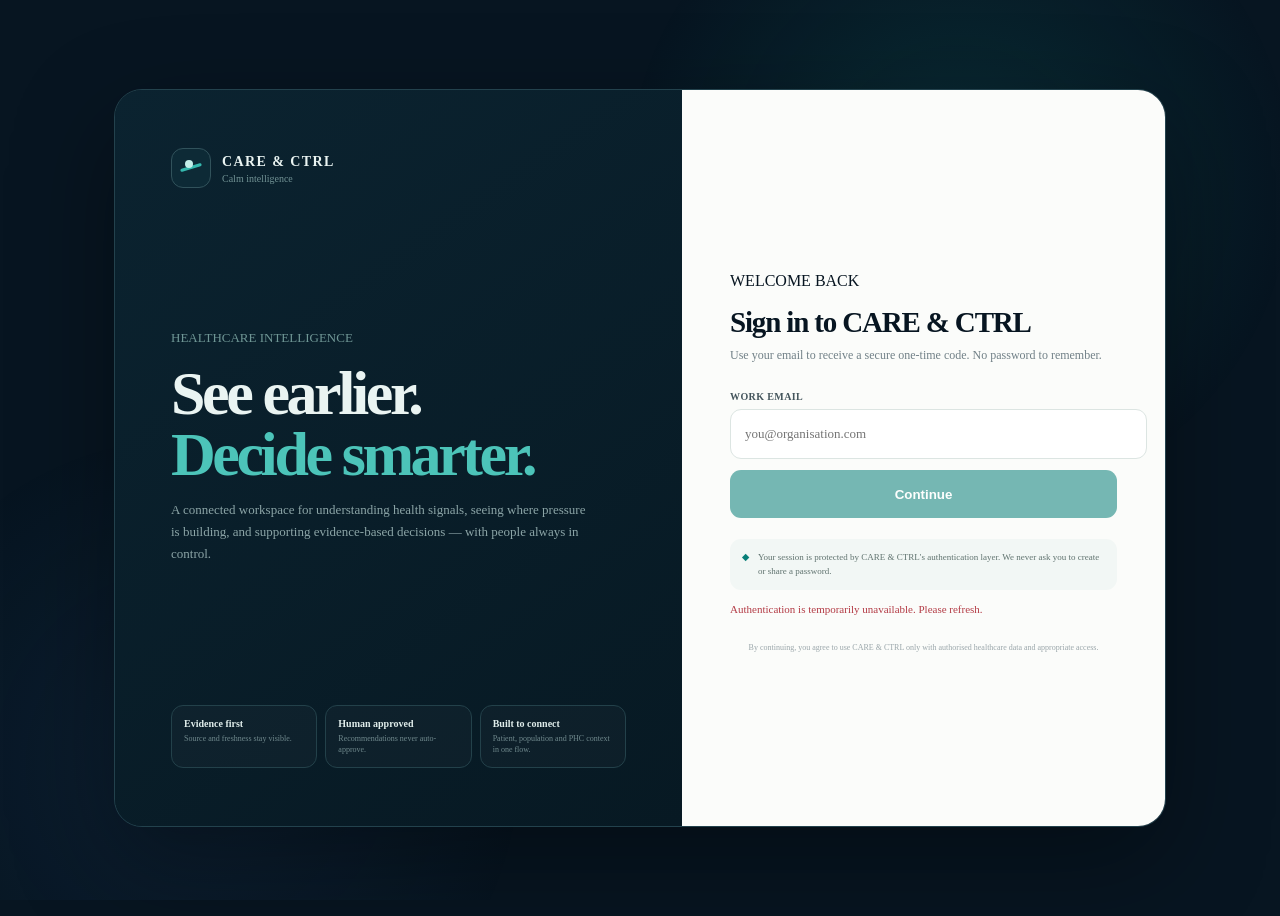
==== public/login.html @ 74852f6b "Make CARE & CTRL authentication work like a professional product from the first sign-in screen throu" ====
<!doctype html>
<html lang="en">
<head>
<meta charset="utf-8">
<meta name="viewport" content="width=device-width,initial-scale=1">
<meta name="robots" content="noindex,nofollow">
<title>Sign in · CARE & CTRL</title>
<link rel="stylesheet" href="/theme.css">
<style>
body{min-height:100vh;background:#071521;display:grid;place-items:center;color:#eaf4f2;overflow:hidden}
.auth-bg{position:fixed;inset:0;pointer-events:none;background:radial-gradient(circle at 75% 20%,rgba(18,163,152,.16),transparent 28%),radial-gradient(circle at 15% 85%,rgba(53,104,168,.12),transparent 25%)}
.auth-wrap{position:relative;width:min(1050px,92vw);display:grid;grid-template-columns:1.08fr .92fr;border:1px solid #23424d;border-radius:28px;overflow:hidden;background:rgba(10,29,41,.92);box-shadow:0 35px 100px rgba(0,0,0,.35)}
.auth-story{padding:58px 56px;min-height:620px;display:flex;flex-direction:column;justify-content:space-between;background:linear-gradient(145deg,#0b2330,#071923)}
.auth-brand{display:flex;align-items:center;gap:11px}.auth-brand strong{font-size:14px;letter-spacing:.1em}.auth-brand small{display:block;color:#719294;font-size:10px;margin-top:3px}.mark{width:38px;height:38px;border:1px solid #31525b;border-radius:12px;position:relative;background:#0d2a36}.mark:before{content:"";position:absolute;left:8px;right:8px;top:17px;height:3px;border-radius:4px;background:#35b8ae;transform:rotate(-17deg)}.mark:after{content:"";position:absolute;width:8px;height:8px;border-radius:50%;left:13px;top:11px;background:#c3eee9}.story-copy{max-width:470px}.story-copy .eyebrow{color:#6f9695}.story-copy h1{font-size:clamp(38px,5vw,62px);line-height:.98;letter-spacing:-.055em;margin:14px 0}.story-copy h1 em{font-style:normal;color:#4cc4b9}.story-copy p{color:#8ca5a7;line-height:1.7;font-size:13px;max-width:420px}.principles{display:grid;grid-template-columns:repeat(3,1fr);gap:8px}.principles div{border:1px solid #23414a;border-radius:12px;padding:12px;background:rgba(255,255,255,.025)}.principles b{display:block;font-size:10px;color:#e0edeb}.principles span{display:block;font-size:8px;color:#70898d;margin-top:4px;line-height:1.4}.auth-card{background:#fbfcfa;color:#071521;padding:54px 48px;display:flex;flex-direction:column;justify-content:center}.auth-card h2{font-size:29px;letter-spacing:-.04em;margin:0 0 7px}.auth-card .lead{font-size:12px;color:#718087;line-height:1.6;margin:0 0 26px}.field label{display:block;font-size:10px;font-weight:800;letter-spacing:.04em;margin-bottom:7px;color:#44555c}.field input{width:100%;height:48px;border:1px solid #dce5e2;border-radius:11px;padding:0 14px;font:inherit;font-size:13px;outline:0;background:#fff}.field input:focus{border-color:#41aaa2;box-shadow:0 0 0 4px rgba(65,170,162,.1)}.primary{width:100%;height:48px;border:0;border-radius:11px;background:#087f78;color:#fff;font-weight:750;cursor:pointer;margin-top:11px}.primary:hover{background:#076e68}.primary:disabled{opacity:.55;cursor:not-allowed}.secondary{width:100%;height:42px;border:1px solid #dce5e2;border-radius:10px;background:#fff;color:#5e7077;font-weight:650;cursor:pointer;margin-top:8px}.security-note{display:flex;gap:9px;align-items:flex-start;margin-top:21px;padding:12px;border-radius:11px;background:#f2f7f5;color:#60736f;font-size:9px;line-height:1.5}.shield{color:#087f78;font-weight:900}.msg{min-height:18px;margin:13px 0 0;font-size:11px;color:#708086}.msg.err{color:#b33b45}.hidden{display:none!important}.passkey-box{margin-top:18px;padding:16px;border:1px solid #d8e9e5;border-radius:13px;background:#f4faf8}.passkey-box b{font-size:11px}.passkey-box p{font-size:9px;color:#728288;line-height:1.5;margin:5px 0 10px}.legal{font-size:8px;color:#9aa6aa;text-align:center;margin-top:22px}@media(max-width:780px){.auth-wrap{grid-template-columns:1fr}.auth-story{display:none}.auth-card{padding:40px 25px}.auth-wrap{width:min(440px,92vw)}}
</style>
</head>
<body>
<div class="auth-bg"></div>
<div class="auth-wrap">
<section class="auth-story">
<div class="auth-brand"><div class="mark"></div><div><strong>CARE & CTRL</strong><small>Calm intelligence</small></div></div>
<div class="story-copy">
<p class="eyebrow">HEALTHCARE INTELLIGENCE</p>
<h1>See earlier.<br><em>Decide smarter.</em></h1>
<p>A connected workspace for understanding health signals, seeing where pressure is building, and supporting evidence-based decisions — with people always in control.</p>
</div>
<div class="principles"><div><b>Evidence first</b><span>Source and freshness stay visible.</span></div><div><b>Human approved</b><span>Recommendations never auto-approve.</span></div><div><b>Built to connect</b><span>Patient, population and PHC context in one flow.</span></div></div>
</section>
<section class="auth-card">
<p class="eyebrow">WELCOME BACK</p>
<h2>Sign in to CARE & CTRL</h2>
<p class="lead" id="lead">Use your email to receive a secure one-time code. No password to remember.</p>
<form id="form">
<div class="field" id="emailField"><label for="email">WORK EMAIL</label><input id="email" type="email" autocomplete="username webauthn" placeholder="you@organisation.com" required></div>
<div class="field hidden" id="codeField"><label for="code">VERIFICATION CODE</label><input id="code" type="text" inputmode="numeric" autocomplete="one-time-code" maxlength="6" placeholder="Enter 6-digit code"></div>
<button class="primary" id="submit" type="submit">Continue</button>
<button class="secondary hidden" id="back" type="button">Use a different email</button>
</form>
<div class="passkey-box hidden" id="passkeyBox"><b>Use a passkey next time</b><p>Sign in faster with your fingerprint, face, or device screen lock.</p><button class="secondary" id="passkeyAdd" type="button">Add passkey</button><button class="secondary" id="passkeySkip" type="button">Not now</button></div>
<div class="security-note"><span class="shield">◆</span><span>Your session is protected by CARE & CTRL's authentication layer. We never ask you to create or share a password.</span></div>
<p class="msg" id="msg" role="status" aria-live="polite"></p>
<p class="legal">By continuing, you agree to use CARE & CTRL only with authorised healthcare data and appropriate access.</p>
</section>
</div>
<script>
(function(){
const A=window.hatchable?.auth,$=id=>document.getElementById(id);let step="email",hasPasskey=false;
const next=(()=>{const n=new URLSearchParams(location.search).get("next")||"/";return n.startsWith("/")&&!n.startsWith("//")?n:"/"})();
function msg(t,e=false){$("msg").textContent=t||"";$("msg").className="msg"+(e?" err":"")}
function go(){location.replace(next)}
if(!A){msg("Authentication is temporarily unavailable. Please refresh.",true);$("submit").disabled=true;return}
A.getSession().then(s=>{if(s?.user)go()}).catch(()=>{});
if(A.attachPasskeyAutofill)A.attachPasskeyAutofill($("email")).then(r=>{if(r?.user)go()}).catch(()=>{});
$("back").onclick=()=>{step="email";$("emailField").classList.remove("hidden");$("codeField").classList.add("hidden");$("back").classList.add("hidden");$("submit").textContent="Continue";$("lead").textContent="Use your email to receive a secure one-time code. No password to remember.";msg("");$("email").focus()};
$("form").onsubmit=async e=>{
e.preventDefault();$("submit").disabled=true;msg("");
try{
if(step==="email"){
const email=$("email").value.trim();if(!email)throw Error("Enter your email address.");
const r=await A.startLogin({email});hasPasskey=!!r?.has_passkey;
if(hasPasskey&&A.supportsPasskeys?.()){try{const d=await A.signInWithPasskey({email});if(d?.user){go();return}}catch{}}
step="code";$("emailField").classList.add("hidden");$("codeField").classList.remove("hidden");$("back").classList.remove("hidden");$("submit").textContent="Sign in";$("lead").textContent="Enter the 6-digit code sent to "+email+".";msg("Code sent. Check your email.");$("code").focus();
}else{
const d=await A.verifyCode({email:$("email").value.trim(),code:$("code").value.trim()});if(!d?.user)throw Error("That code could not be verified.");
if(!hasPasskey&&!localStorage.getItem("passkey_offer_declined")&&A.supportsPasskeys?.()){ $("form").classList.add("hidden");$("passkeyBox").classList.remove("hidden");$("passkeyAdd").focus(); }else go();
}
}catch(err){msg(err?.status===429?"Too many attempts. Please wait a moment.":(err?.message||"Something went wrong. Please try again."),true)}
finally{$("submit").disabled=false}
};
$("passkeyAdd").onclick=async()=>{try{await A.registerPasskey();go()}catch(e){msg(e?.message||"Passkey setup was cancelled. You can continue without it.",true)}};
$("passkeySkip").onclick=()=>{localStorage.setItem("passkey_offer_declined","1");go()};
$("email").focus();
})();
</script>
</body>
</html>
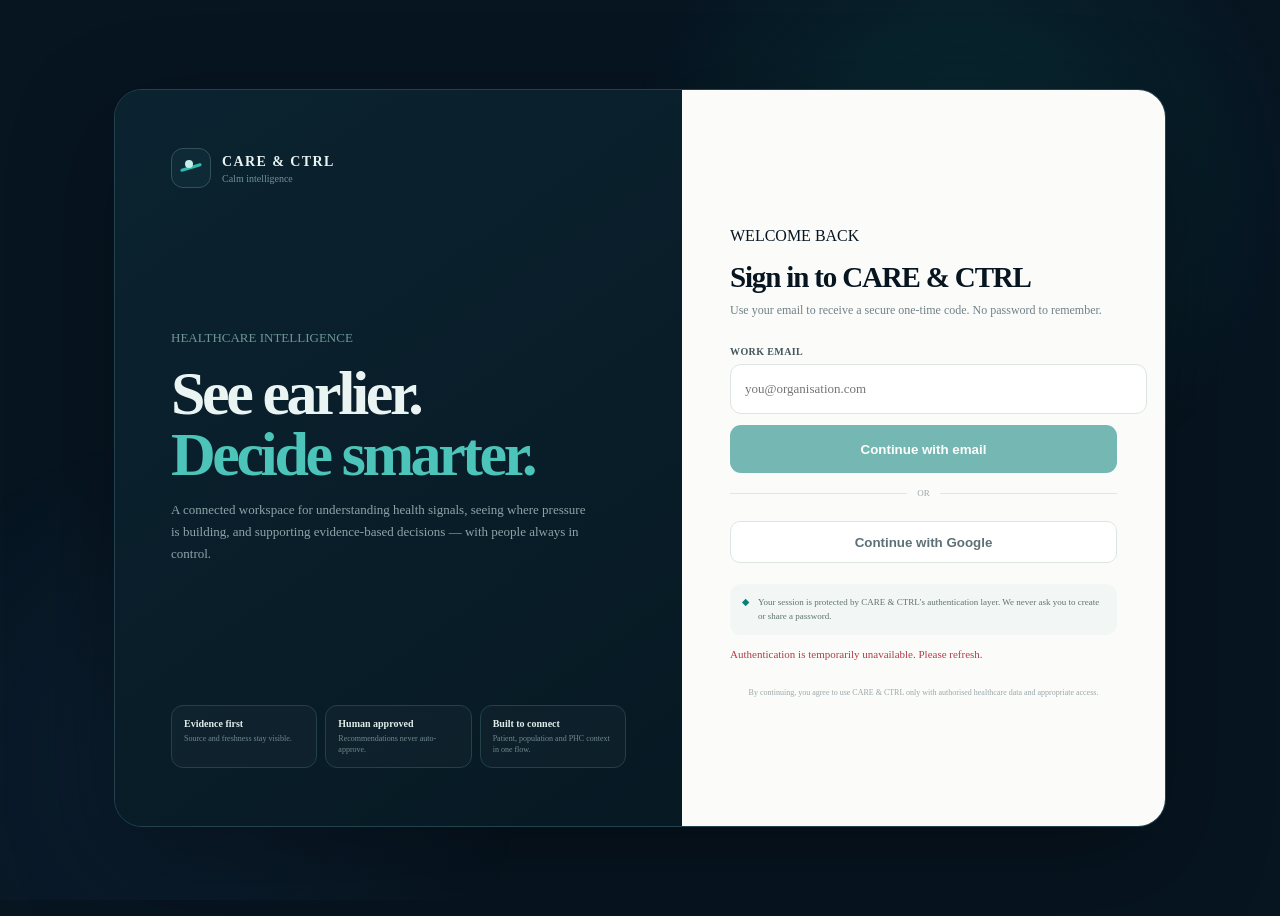
==== commit da84f8a0: "Add everything we discussed: make CARE & CTRL professional, interesting and understandable; add anim" ====
--- a/public/login.html
+++ b/public/login.html
@@ -33,7 +33,7 @@
 <form id="form">
 <div class="field" id="emailField"><label for="email">WORK EMAIL</label><input id="email" type="email" autocomplete="username webauthn" placeholder="you@organisation.com" required></div>
 <div class="field hidden" id="codeField"><label for="code">VERIFICATION CODE</label><input id="code" type="text" inputmode="numeric" autocomplete="one-time-code" maxlength="6" placeholder="Enter 6-digit code"></div>
-<button class="primary" id="submit" type="submit">Continue</button>
+<button class="primary" id="submit" type="submit">Continue with email</button><div style="display:flex;align-items:center;gap:10px;margin:15px 0;color:#9aa6aa;font-size:9px"><span style="height:1px;background:#e1e7e5;flex:1"></span>OR<span style="height:1px;background:#e1e7e5;flex:1"></span></div><button class="secondary" id="googleBtn" type="button">Continue with Google</button>
 <button class="secondary hidden" id="back" type="button">Use a different email</button>
 </form>
 <div class="passkey-box hidden" id="passkeyBox"><b>Use a passkey next time</b><p>Sign in faster with your fingerprint, face, or device screen lock.</p><button class="secondary" id="passkeyAdd" type="button">Add passkey</button><button class="secondary" id="passkeySkip" type="button">Not now</button></div>
@@ -69,7 +69,7 @@
 };
 $("passkeyAdd").onclick=async()=>{try{await A.registerPasskey();go()}catch(e){msg(e?.message||"Passkey setup was cancelled. You can continue without it.",true)}};
 $("passkeySkip").onclick=()=>{localStorage.setItem("passkey_offer_declined","1");go()};
-$("email").focus();
+$("googleBtn").onclick=async()=>{msg("");$("googleBtn").disabled=true;try{if(A.signInWithGoogle){const d=await A.signInWithGoogle();if(d?.user)go();else msg("Google sign-in could not be completed.",true)}else if(A.startLogin){const d=await A.startLogin({provider:"google"});if(d?.url)location.href=d.url;else msg("Google sign-in is enabled in the project, but its OAuth setup still needs to be completed by the project owner.",true)}else msg("Google sign-in is not available in this authentication configuration yet.",true)}catch(e){msg(e?.message||"Google sign-in could not be completed.",true)}finally{$("googleBtn").disabled=false}};$("email").focus();
 })();
 </script>
 </body>
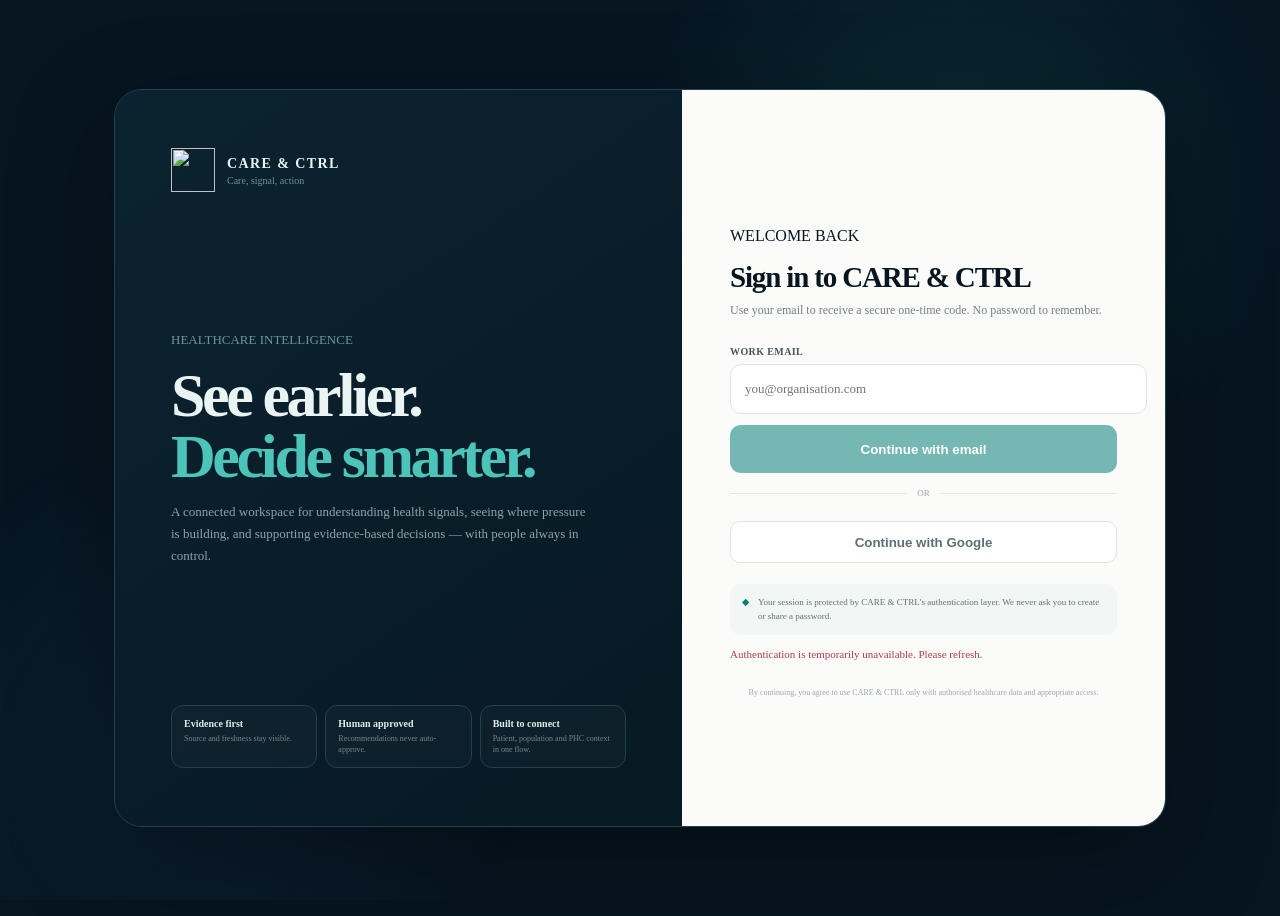
==== commit 9034ce03: "Make CARE & CTRL genuinely production-like: fix the Google-auth experience, improve the typography/l" ====
--- a/public/login.html
+++ b/public/login.html
@@ -11,14 +11,14 @@
 .auth-bg{position:fixed;inset:0;pointer-events:none;background:radial-gradient(circle at 75% 20%,rgba(18,163,152,.16),transparent 28%),radial-gradient(circle at 15% 85%,rgba(53,104,168,.12),transparent 25%)}
 .auth-wrap{position:relative;width:min(1050px,92vw);display:grid;grid-template-columns:1.08fr .92fr;border:1px solid #23424d;border-radius:28px;overflow:hidden;background:rgba(10,29,41,.92);box-shadow:0 35px 100px rgba(0,0,0,.35)}
 .auth-story{padding:58px 56px;min-height:620px;display:flex;flex-direction:column;justify-content:space-between;background:linear-gradient(145deg,#0b2330,#071923)}
-.auth-brand{display:flex;align-items:center;gap:11px}.auth-brand strong{font-size:14px;letter-spacing:.1em}.auth-brand small{display:block;color:#719294;font-size:10px;margin-top:3px}.mark{width:38px;height:38px;border:1px solid #31525b;border-radius:12px;position:relative;background:#0d2a36}.mark:before{content:"";position:absolute;left:8px;right:8px;top:17px;height:3px;border-radius:4px;background:#35b8ae;transform:rotate(-17deg)}.mark:after{content:"";position:absolute;width:8px;height:8px;border-radius:50%;left:13px;top:11px;background:#c3eee9}.story-copy{max-width:470px}.story-copy .eyebrow{color:#6f9695}.story-copy h1{font-size:clamp(38px,5vw,62px);line-height:.98;letter-spacing:-.055em;margin:14px 0}.story-copy h1 em{font-style:normal;color:#4cc4b9}.story-copy p{color:#8ca5a7;line-height:1.7;font-size:13px;max-width:420px}.principles{display:grid;grid-template-columns:repeat(3,1fr);gap:8px}.principles div{border:1px solid #23414a;border-radius:12px;padding:12px;background:rgba(255,255,255,.025)}.principles b{display:block;font-size:10px;color:#e0edeb}.principles span{display:block;font-size:8px;color:#70898d;margin-top:4px;line-height:1.4}.auth-card{background:#fbfcfa;color:#071521;padding:54px 48px;display:flex;flex-direction:column;justify-content:center}.auth-card h2{font-size:29px;letter-spacing:-.04em;margin:0 0 7px}.auth-card .lead{font-size:12px;color:#718087;line-height:1.6;margin:0 0 26px}.field label{display:block;font-size:10px;font-weight:800;letter-spacing:.04em;margin-bottom:7px;color:#44555c}.field input{width:100%;height:48px;border:1px solid #dce5e2;border-radius:11px;padding:0 14px;font:inherit;font-size:13px;outline:0;background:#fff}.field input:focus{border-color:#41aaa2;box-shadow:0 0 0 4px rgba(65,170,162,.1)}.primary{width:100%;height:48px;border:0;border-radius:11px;background:#087f78;color:#fff;font-weight:750;cursor:pointer;margin-top:11px}.primary:hover{background:#076e68}.primary:disabled{opacity:.55;cursor:not-allowed}.secondary{width:100%;height:42px;border:1px solid #dce5e2;border-radius:10px;background:#fff;color:#5e7077;font-weight:650;cursor:pointer;margin-top:8px}.security-note{display:flex;gap:9px;align-items:flex-start;margin-top:21px;padding:12px;border-radius:11px;background:#f2f7f5;color:#60736f;font-size:9px;line-height:1.5}.shield{color:#087f78;font-weight:900}.msg{min-height:18px;margin:13px 0 0;font-size:11px;color:#708086}.msg.err{color:#b33b45}.hidden{display:none!important}.passkey-box{margin-top:18px;padding:16px;border:1px solid #d8e9e5;border-radius:13px;background:#f4faf8}.passkey-box b{font-size:11px}.passkey-box p{font-size:9px;color:#728288;line-height:1.5;margin:5px 0 10px}.legal{font-size:8px;color:#9aa6aa;text-align:center;margin-top:22px}@media(max-width:780px){.auth-wrap{grid-template-columns:1fr}.auth-story{display:none}.auth-card{padding:40px 25px}.auth-wrap{width:min(440px,92vw)}}
+.auth-brand{display:flex;align-items:center;gap:12px}.auth-brand strong{font-size:14px;letter-spacing:.1em}.auth-brand small{display:block;color:#719294;font-size:10px;margin-top:3px}.mark{display:none}.auth-logo{width:44px;height:44px;display:block}.story-copy{max-width:470px}.story-copy .eyebrow{color:#6f9695}.story-copy h1{font-size:clamp(38px,5vw,62px);line-height:.98;letter-spacing:-.055em;margin:14px 0}.story-copy h1 em{font-style:normal;color:#4cc4b9}.story-copy p{color:#8ca5a7;line-height:1.7;font-size:13px;max-width:420px}.principles{display:grid;grid-template-columns:repeat(3,1fr);gap:8px}.principles div{border:1px solid #23414a;border-radius:12px;padding:12px;background:rgba(255,255,255,.025)}.principles b{display:block;font-size:10px;color:#e0edeb}.principles span{display:block;font-size:8px;color:#70898d;margin-top:4px;line-height:1.4}.auth-card{background:#fbfcfa;color:#071521;padding:54px 48px;display:flex;flex-direction:column;justify-content:center}.auth-card h2{font-size:29px;letter-spacing:-.04em;margin:0 0 7px}.auth-card .lead{font-size:12px;color:#718087;line-height:1.6;margin:0 0 26px}.field label{display:block;font-size:10px;font-weight:800;letter-spacing:.04em;margin-bottom:7px;color:#44555c}.field input{width:100%;height:48px;border:1px solid #dce5e2;border-radius:11px;padding:0 14px;font:inherit;font-size:13px;outline:0;background:#fff}.field input:focus{border-color:#41aaa2;box-shadow:0 0 0 4px rgba(65,170,162,.1)}.primary{width:100%;height:48px;border:0;border-radius:11px;background:#087f78;color:#fff;font-weight:750;cursor:pointer;margin-top:11px}.primary:hover{background:#076e68}.primary:disabled{opacity:.55;cursor:not-allowed}.secondary{width:100%;height:42px;border:1px solid #dce5e2;border-radius:10px;background:#fff;color:#5e7077;font-weight:650;cursor:pointer;margin-top:8px}.security-note{display:flex;gap:9px;align-items:flex-start;margin-top:21px;padding:12px;border-radius:11px;background:#f2f7f5;color:#60736f;font-size:9px;line-height:1.5}.shield{color:#087f78;font-weight:900}.msg{min-height:18px;margin:13px 0 0;font-size:11px;color:#708086}.msg.err{color:#b33b45}.hidden{display:none!important}.passkey-box{margin-top:18px;padding:16px;border:1px solid #d8e9e5;border-radius:13px;background:#f4faf8}.passkey-box b{font-size:11px}.passkey-box p{font-size:9px;color:#728288;line-height:1.5;margin:5px 0 10px}.legal{font-size:8px;color:#9aa6aa;text-align:center;margin-top:22px}@media(max-width:780px){.auth-wrap{grid-template-columns:1fr}.auth-story{display:none}.auth-card{padding:40px 25px}.auth-wrap{width:min(440px,92vw)}}
 </style>
 </head>
 <body>
 <div class="auth-bg"></div>
 <div class="auth-wrap">
 <section class="auth-story">
-<div class="auth-brand"><div class="mark"></div><div><strong>CARE & CTRL</strong><small>Calm intelligence</small></div></div>
+<div class="auth-brand"><img class="auth-logo" src="/logo.svg" alt=""><div><strong>CARE & CTRL</strong><small>Care, signal, action</small></div></div>
 <div class="story-copy">
 <p class="eyebrow">HEALTHCARE INTELLIGENCE</p>
 <h1>See earlier.<br><em>Decide smarter.</em></h1>
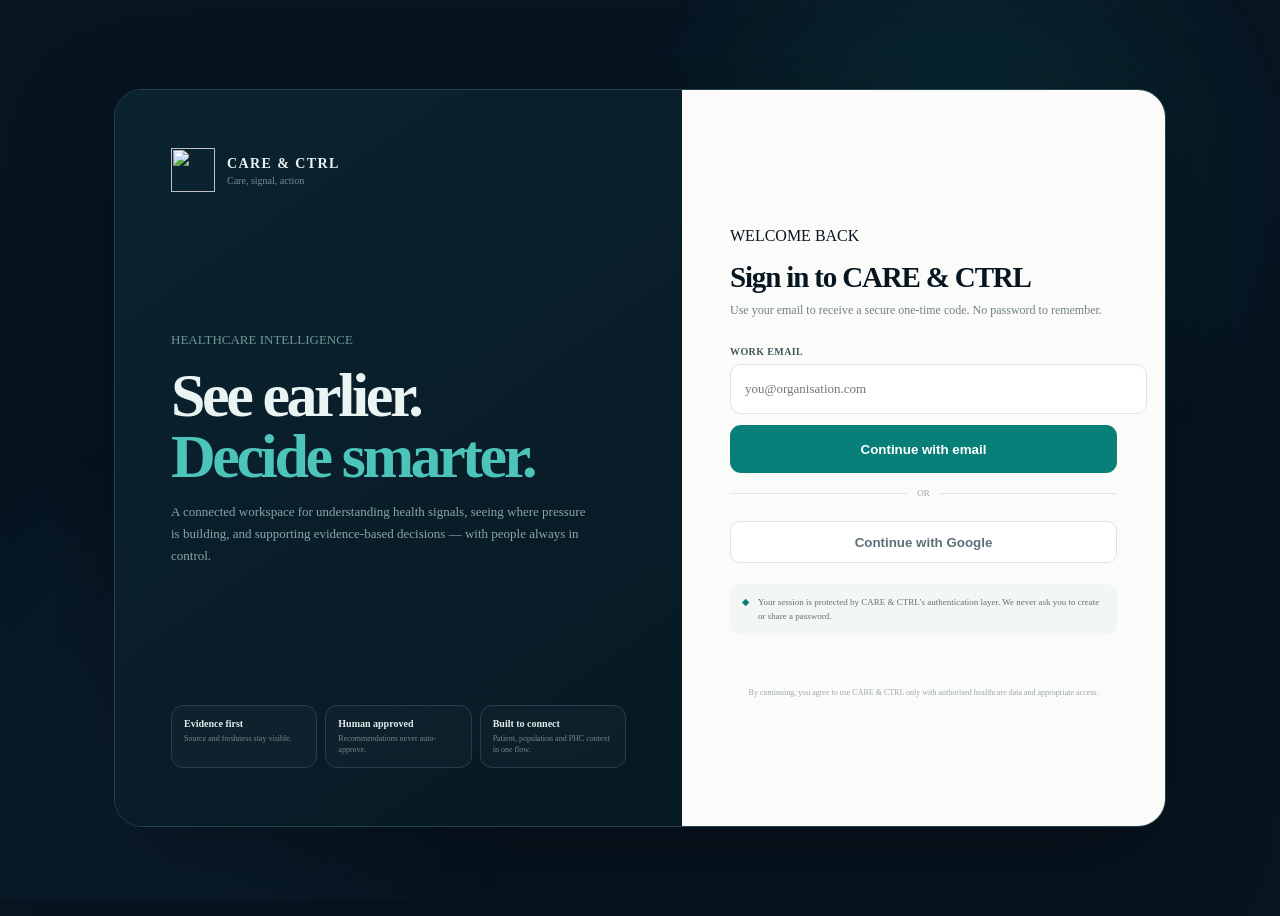
==== commit 06892823: "Make CARE & CTRL feel like a real working product, not a prototype: fix speed, uploads, live-source " ====
--- a/public/login.html
+++ b/public/login.html
@@ -44,7 +44,7 @@
 </div>
 <script>
 (function(){
-const A=window.hatchable?.auth,$=id=>document.getElementById(id);let step="email",hasPasskey=false;
+const A=window.hatchable.auth,$=id=>document.getElementById(id);let step="email",hasPasskey=false;
 const next=(()=>{const n=new URLSearchParams(location.search).get("next")||"/";return n.startsWith("/")&&!n.startsWith("//")?n:"/"})();
 function msg(t,e=false){$("msg").textContent=t||"";$("msg").className="msg"+(e?" err":"")}
 function go(){location.replace(next)}
@@ -69,7 +69,7 @@
 };
 $("passkeyAdd").onclick=async()=>{try{await A.registerPasskey();go()}catch(e){msg(e?.message||"Passkey setup was cancelled. You can continue without it.",true)}};
 $("passkeySkip").onclick=()=>{localStorage.setItem("passkey_offer_declined","1");go()};
-$("googleBtn").onclick=async()=>{msg("");$("googleBtn").disabled=true;try{if(A.signInWithGoogle){const d=await A.signInWithGoogle();if(d?.user)go();else msg("Google sign-in could not be completed.",true)}else if(A.startLogin){const d=await A.startLogin({provider:"google"});if(d?.url)location.href=d.url;else msg("Google sign-in is enabled in the project, but its OAuth setup still needs to be completed by the project owner.",true)}else msg("Google sign-in is not available in this authentication configuration yet.",true)}catch(e){msg(e?.message||"Google sign-in could not be completed.",true)}finally{$("googleBtn").disabled=false}};$("email").focus();
+$("googleBtn").onclick=async()=>{msg("");$("googleBtn").disabled=true;try{const rr=await fetch("/api/auth/google/start?next="+encodeURIComponent(next),{redirect:"manual"});if(rr.status>=300&&rr.status<400){const loc=rr.headers.get("Location");if(loc){location.href=loc;return}}const html=await rr.text();if(/isn.?t ready yet|hasn.?t finished setting up/i.test(html)){msg("Google sign-in is not activated yet. Finish the one-time Google setup in Hatchable Settings; email sign-in is ready now.",true)}else{msg("Google sign-in could not be started. Please use email sign-in for now.",true)}}catch(e){msg("Google sign-in could not be started. Email sign-in is still available.",true)}finally{$("googleBtn").disabled=false}};$("email").focus();
 })();
 </script>
 </body>
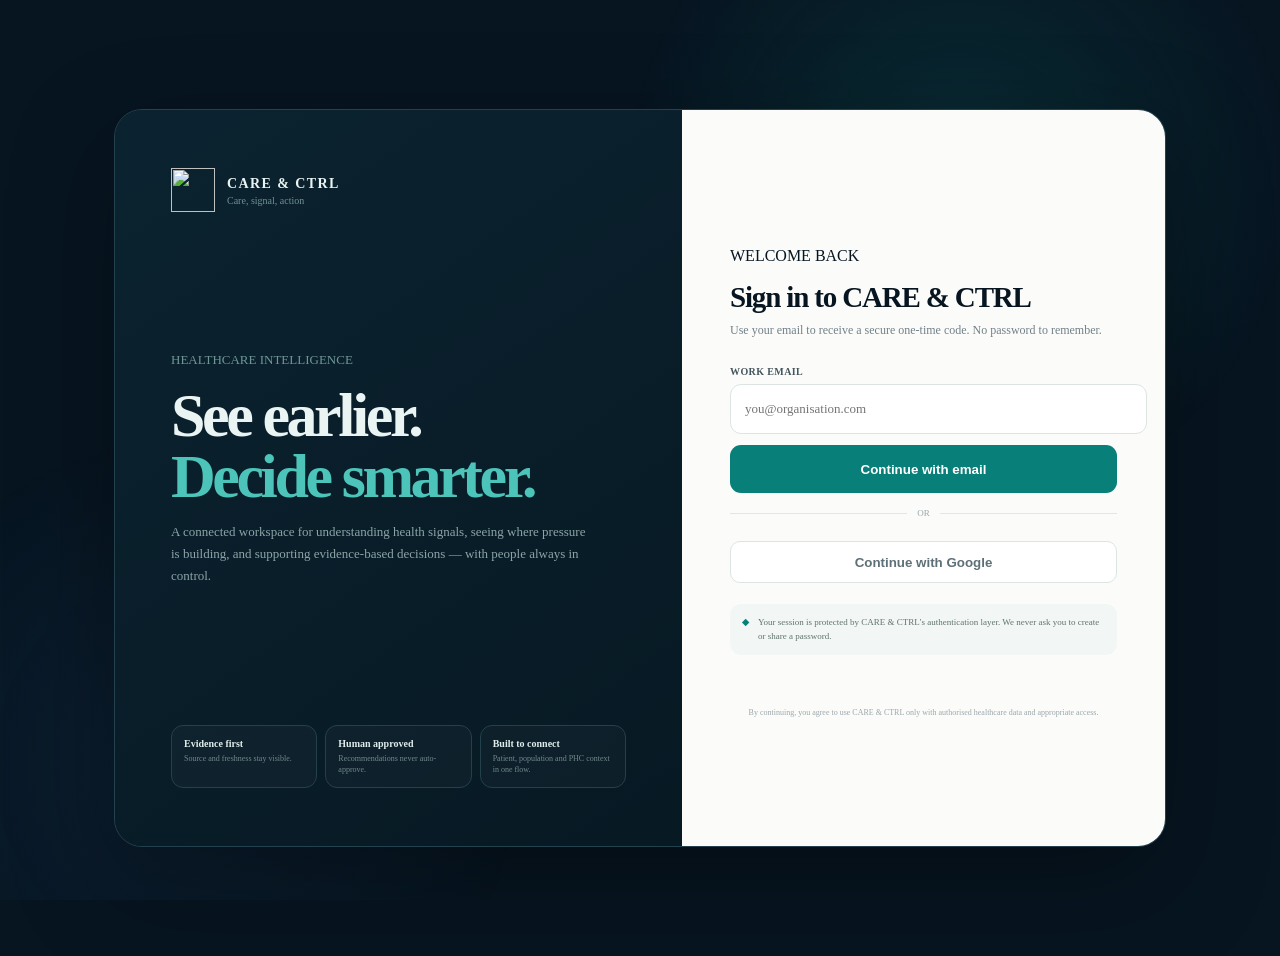
==== commit 7cd05943: "Make the CARE & CTRL sign-in actually use our branded auth page, fix login-page scrolling, and prepa" ====
--- a/public/login.html
+++ b/public/login.html
@@ -7,9 +7,9 @@
 <title>Sign in · CARE & CTRL</title>
 <link rel="stylesheet" href="/theme.css">
 <style>
-body{min-height:100vh;background:#071521;display:grid;place-items:center;color:#eaf4f2;overflow:hidden}
+html{min-height:100%;background:#071521}body{min-height:100vh;margin:0;background:#071521;color:#eaf4f2;overflow-x:hidden;overflow-y:auto;display:flex;align-items:center;justify-content:center;padding:28px 18px}.auth-bg{position:fixed;inset:0;pointer-events:none;background:radial-gradient(circle at 75% 20%,rgba(18,163,152,.16),transparent 28%),radial-gradient(circle at 15% 85%,rgba(53,104,168,.12),transparent 25%)}
 .auth-bg{position:fixed;inset:0;pointer-events:none;background:radial-gradient(circle at 75% 20%,rgba(18,163,152,.16),transparent 28%),radial-gradient(circle at 15% 85%,rgba(53,104,168,.12),transparent 25%)}
-.auth-wrap{position:relative;width:min(1050px,92vw);display:grid;grid-template-columns:1.08fr .92fr;border:1px solid #23424d;border-radius:28px;overflow:hidden;background:rgba(10,29,41,.92);box-shadow:0 35px 100px rgba(0,0,0,.35)}
+.auth-wrap{position:relative;width:min(1050px,92vw);margin:auto;display:grid;max-height:none;grid-template-columns:1.08fr .92fr;border:1px solid #23424d;border-radius:28px;overflow:hidden;background:rgba(10,29,41,.92);box-shadow:0 35px 100px rgba(0,0,0,.35)}
 .auth-story{padding:58px 56px;min-height:620px;display:flex;flex-direction:column;justify-content:space-between;background:linear-gradient(145deg,#0b2330,#071923)}
 .auth-brand{display:flex;align-items:center;gap:12px}.auth-brand strong{font-size:14px;letter-spacing:.1em}.auth-brand small{display:block;color:#719294;font-size:10px;margin-top:3px}.mark{display:none}.auth-logo{width:44px;height:44px;display:block}.story-copy{max-width:470px}.story-copy .eyebrow{color:#6f9695}.story-copy h1{font-size:clamp(38px,5vw,62px);line-height:.98;letter-spacing:-.055em;margin:14px 0}.story-copy h1 em{font-style:normal;color:#4cc4b9}.story-copy p{color:#8ca5a7;line-height:1.7;font-size:13px;max-width:420px}.principles{display:grid;grid-template-columns:repeat(3,1fr);gap:8px}.principles div{border:1px solid #23414a;border-radius:12px;padding:12px;background:rgba(255,255,255,.025)}.principles b{display:block;font-size:10px;color:#e0edeb}.principles span{display:block;font-size:8px;color:#70898d;margin-top:4px;line-height:1.4}.auth-card{background:#fbfcfa;color:#071521;padding:54px 48px;display:flex;flex-direction:column;justify-content:center}.auth-card h2{font-size:29px;letter-spacing:-.04em;margin:0 0 7px}.auth-card .lead{font-size:12px;color:#718087;line-height:1.6;margin:0 0 26px}.field label{display:block;font-size:10px;font-weight:800;letter-spacing:.04em;margin-bottom:7px;color:#44555c}.field input{width:100%;height:48px;border:1px solid #dce5e2;border-radius:11px;padding:0 14px;font:inherit;font-size:13px;outline:0;background:#fff}.field input:focus{border-color:#41aaa2;box-shadow:0 0 0 4px rgba(65,170,162,.1)}.primary{width:100%;height:48px;border:0;border-radius:11px;background:#087f78;color:#fff;font-weight:750;cursor:pointer;margin-top:11px}.primary:hover{background:#076e68}.primary:disabled{opacity:.55;cursor:not-allowed}.secondary{width:100%;height:42px;border:1px solid #dce5e2;border-radius:10px;background:#fff;color:#5e7077;font-weight:650;cursor:pointer;margin-top:8px}.security-note{display:flex;gap:9px;align-items:flex-start;margin-top:21px;padding:12px;border-radius:11px;background:#f2f7f5;color:#60736f;font-size:9px;line-height:1.5}.shield{color:#087f78;font-weight:900}.msg{min-height:18px;margin:13px 0 0;font-size:11px;color:#708086}.msg.err{color:#b33b45}.hidden{display:none!important}.passkey-box{margin-top:18px;padding:16px;border:1px solid #d8e9e5;border-radius:13px;background:#f4faf8}.passkey-box b{font-size:11px}.passkey-box p{font-size:9px;color:#728288;line-height:1.5;margin:5px 0 10px}.legal{font-size:8px;color:#9aa6aa;text-align:center;margin-top:22px}@media(max-width:780px){.auth-wrap{grid-template-columns:1fr}.auth-story{display:none}.auth-card{padding:40px 25px}.auth-wrap{width:min(440px,92vw)}}
 </style>
